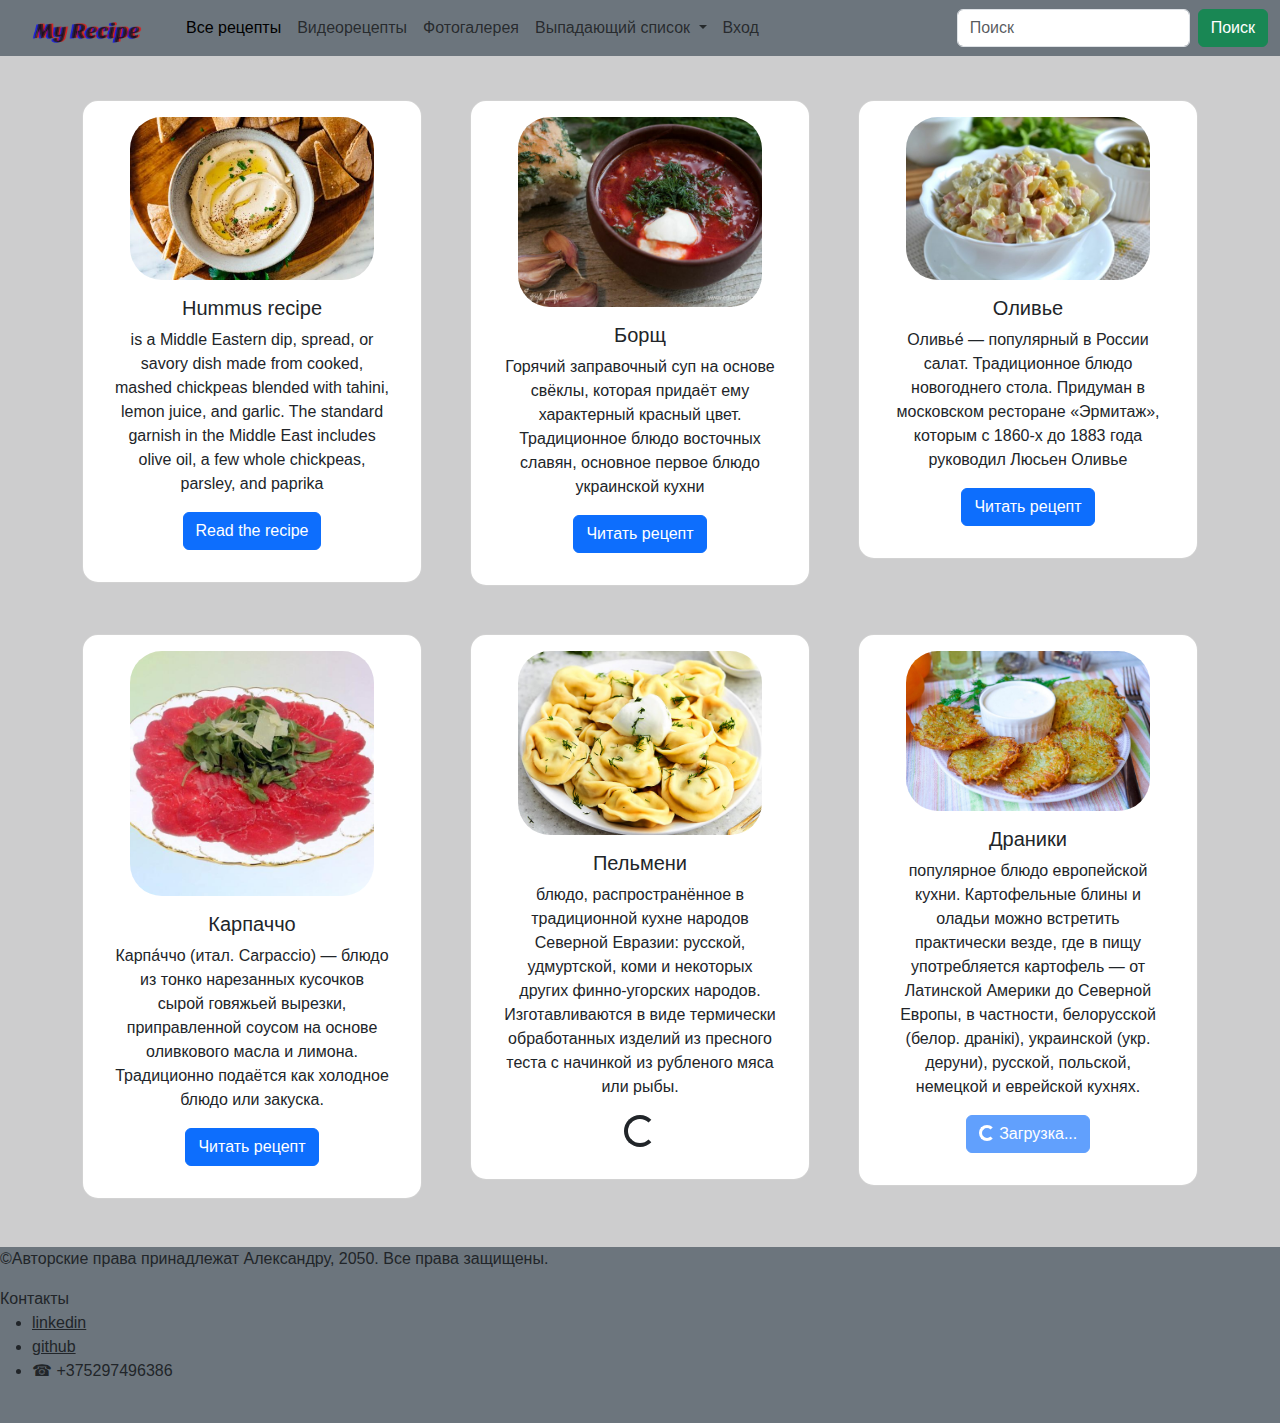
==== mdn_hummus/html/index.html @ 6dfc0e00 "modified my project" ====
<!DOCTYPE html>
<html lang="en">
    <head>
        <meta charset="UTF-8">
        <meta http-equiv="X-UA-Compatible" content="IE=edge">
        <meta name="viewport" content="width=device-width, initial-scale=1.0">
        <title>My Recipe</title>
        <link rel="stylesheet" href="https://cdn.jsdelivr.net/npm/bootstrap@5.2.2/dist/css/bootstrap.min.css">
        <link rel="apple-touch-icon" sizes="180x180" href="../img/apple-touch-icon.png">
        <link rel="icon" type="image/png" sizes="32x32" href="../img/favicon-32x32.png">
        <link rel="icon" type="image/png" sizes="16x16" href="../img/favicon-16x16.png">
        <link rel="manifest" href="/site.webmanifest">
        <link rel="stylesheet" href="../css/style.css">
        <!-- <style>
          .card{
            border-radius: 1em;
            text-align: center;
            padding: 1em;
          }
          .card:hover{
            background-color: rgb(228, 167, 228);
          }
          .card img{
            border-radius: 2em;
            width: 80%;
            margin: auto;
          } -->
        </style>
    </head>
    <body>
        <nav class="navbar navbar-expand-lg fixed-top bg-secondary ">
            <div class="container-fluid">
              <a class="navbar-brand p-0" href="index.html">
                <img src="../img/My Recipe.png" alt="logo" width="150"></a>
              <button class="navbar-toggler" type="button" data-bs-toggle="collapse" data-bs-target="#navbarSupportedContent" aria-controls="navbarSupportedContent" aria-expanded="false" aria-label="Переключатель навигации">
                <span class="navbar-toggler-icon"></span>
              </button>
              <div class="collapse navbar-collapse" id="navbarSupportedContent">
                <ul class="navbar-nav me-auto mb-2 mb-lg-0">
                  <li class="nav-item">
                    <a class="nav-link active" aria-current="page" href="index.html">Все рецепты</a>
                  </li>
                  <li class="nav-item">
                    <a class="nav-link" href="video_recipes.html">Видеорецепты</a>
                  </li>
                  <li class="nav-item">
                    <a class="nav-link" href="photo_gallery.html">Фотогалерея</a>
                  </li>
                  <li class="nav-item dropdown">
                    <a class="nav-link dropdown-toggle" href="#" id="navbarDropdown" role="button" data-bs-toggle="dropdown" aria-expanded="false">
                      Выпадающий список
                    </a>
                    <ul class="dropdown-menu" aria-labelledby="navbarDropdown">
                      <li><a class="dropdown-item" href="#">Действие</a></li>
                      <li><a class="dropdown-item" href="#">Другое действие</a></li>
                      <li><hr class="dropdown-divider"></li>
                      <li><a class="dropdown-item" href="#">Что-то еще здесь</a></li>
                    </ul>
                  </li>
                  <li class="nav-item">
                    <a class="nav-link" href="registration.html ">Вход</a>
                  </li>
                </ul>
                <form class="d-flex" role="search">
                  <input class="form-control me-2" type="search" placeholder="Поиск" aria-label="Поиск">
                  <button class="btn btn-success" type="submit">Поиск</button>
                </form>
              </div>
            </div>
          </nav>
    



<div class="container my-5">
  <div class="row row-cols-1 row-cols-md-2 row-cols-lg-3 g-5">
   
    <div class="col">
      <div class="card" >
      <img src="../img/hummus.jpg" class="card-img-top" alt="hummus">
      <div class="card-body">
        <h5 class="card-title">Hummus recipe</h5>
        <p class="card-text">is a Middle Eastern dip, spread, or savory dish made from cooked, mashed chickpeas blended with tahini, lemon juice, and garlic. The standard garnish in the Middle East includes olive oil, a few whole chickpeas, parsley, and paprika</p>
        <a href="hummus_recipe.html" class="btn btn-primary">Read the recipe</a>
      </div>
      </div>
    </div>
    
    <div class="col" >
      <div class="card" >
      <img src="../img/borsch.jpg" class="card-img-top" alt="borsch">
      <div class="card-body">
        <h5 class="card-title">Борщ</h5>
        <p class="card-text">Горячий заправочный суп на основе свёклы, которая придаёт ему характерный красный цвет. Традиционное блюдо восточных славян, основное первое блюдо украинской кухни</p>
        <!-- <a href="" class="btn btn-primary">Читать рецепт</a> -->
        
        <button type="button" class="btn btn-primary" id="liveToastBtn">Читать рецепт</button>

        <div class="toast-container position-fixed bottom-0 end-0 p-3">
          <div id="liveToast" class="toast" role="alert" aria-live="assertive" aria-atomic="true">
            <div class="toast-header">
              <img src="../img/apple-touch-icon.png" class="rounded me-2" alt="Карпа́ччо">
              <strong class="me-auto">опачьки</strong>
              <small>!!!</small>
              <button type="button" class="btn-close" data-bs-dismiss="toast" aria-label="Закрыть"></button>
            </div>
            <div class="toast-body">
              А ссылки тут НЕТ
            </div>
          </div>
        </div>
              </div>
              </div>
            </div>
    
    <div class="col">
      <div class="card" >
      <img src="../img/OLIVIE.jpeg" class="card-img-top" alt="Olivie">
      <div class="card-body">
        <h5 class="card-title">Оливье</h5>
        <p class="card-text">Оливье́ — популярный в России салат. Традиционное блюдо новогоднего стола. Придуман в московском ресторане «Эрмитаж», которым с 1860-х до 1883 года руководил Люсьен Оливье</p>
        <a href="" class="btn btn-primary">Читать рецепт</a>
      </div>
      </div>
    </div>
    
    <div class="col">
      <div class="card " >
      <img src="../img/karpachho.jpg" class="card-img-top" alt="Karpachcho">
      <div class="card-body">
        <h5 class="card-title">Карпаччо</h5>
        <p class="card-text">Карпа́ччо (итал. Carpaccio) — блюдо из тонко нарезанных кусочков сырой говяжьей вырезки, приправленной соусом на основе оливкового масла и лимонa.
          Традиционно подаётся как холодное блюдо или закуска.</p>
        <a href="" class="btn btn-primary">Читать рецепт</a>
      </div>
      </div>
    </div>
    
    <div class="col">
      <div class="card " >
      <img src="../img/pelmen.jpg" class="card-img-top" alt="Pelmeni">
      <div class="card-body">
        <h5 class="card-title">Пельмени</h5>
        <p class="card-text">блюдо, распространённое в традиционной кухне народов Северной Евразии: русской, удмуртской, коми и некоторых других финно-угорских народов. Изготавливаются в виде термически обработанных изделий из пресного теста с начинкой из рубленого мяса или рыбы.</p>
        <!-- <a href="" class="btn btn-primary">Читать рецепт</a> -->
        <div class="d-flex justify-content-center">
          <div class="spinner-border" role="status">
            <span class="visually-hidden">Загрузка...</span>
          </div>
        </div>
      </div>
      </div>
    </div>
    
    <div class="col">
      <div class="card " >
      <img src="../img/drannnik.jpg" class="card-img-top" alt="DRANNNIK">
      <div class="card-body">
        <h5 class="card-title">Драники</h5>
        <p class="card-text">популярное блюдо европейской кухни. Картофельные блины и оладьи можно встретить практически везде, где в пищу употребляется картофель — от Латинской Америки до Северной Европы, в частности, белорусской (белор. дранiкi), украинской (укр. деруни), русской, польской, немецкой и еврейской кухнях.</p>
        <!-- <a href="" class="btn btn-primary">Читать рецепт</a> -->
      
        <button class="btn btn-primary" type="button" disabled>
          <span class="spinner-border spinner-border-sm" role="status" aria-hidden="true"></span>
          Загрузка...
        </button>
         
      </div>
      </div>
    </div>

  </div>
</div>
    

    

    <footer class=" bg-secondary ">
        <p>©Авторские права  принадлежат Александру, 2050. Все права защищены.</p>
        Контакты
        <ul>
            <li><a href="https://www.linkedin.com/in/aliaksandr-beliasau" class="link-dark">linkedin</a></li>
            <li><a href="https://github.com/Beliasau" class="link-dark">github</a></li>
            <li>&#9742  +375297496386</li>
        </ul>
        <br>
    </footer>

    <script src="https://cdn.jsdelivr.net/npm/@popperjs/core@2.11.6/dist/umd/popper.min.js" integrity="sha384-oBqDVmMz9ATKxIep9tiCxS/Z9fNfEXiDAYTujMAeBAsjFuCZSmKbSSUnQlmh/jp3" crossorigin="anonymous"></script>
<script src="https://cdn.jsdelivr.net/npm/bootstrap@5.2.2/dist/js/bootstrap.min.js" integrity="sha384-IDwe1+LCz02ROU9k972gdyvl+AESN10+x7tBKgc9I5HFtuNz0wWnPclzo6p9vxnk" crossorigin="anonymous"></script>

<script>const toastTrigger = document.getElementById('liveToastBtn')
  const toastLiveExample = document.getElementById('liveToast')
  if (toastTrigger) {
    toastTrigger.addEventListener('click', () => {
      const toast = new bootstrap.Toast(toastLiveExample)
  
      toast.show()
    })
  }</script>
</body>
</html>
---- mdn_hummus/css/style.css ----
body,html {
  margin-top: 50px;
  font-family: sans-serif;
  background-color: rgb(205, 205, 206);
  /* text-align: center; */
}



/* footer */
.bottom{
  position: fixed;
  bottom: 0;
  width: 100%;
  /* margin-top: 50px; */
}


/* card all recipes */
.card{
  border-radius: 1em;
  text-align: center;
  padding: 1em;
}
.card:hover{
  background-color: rgb(228, 167, 228);
}
.card img{
  border-radius: 2em;
  width: 80%;
  margin: auto;
  /* padding: auto; */
}

/* card photogallery */
.photo:hover{
  width: 102%;
  background-color: rgb(236, 242, 209);
  box-shadow: 0 0 10px rgba(0, 0, 0, 0.5);
  padding: 0.4em;
}








 /* /ul { 
  padding: 0;
  width: 100%;    
  background-color: #999;   
  margin: 0px;   */
/* } */
/* чтобы охватить 100% внешнего контейнера (в этом случае <body>). */


/* задаём свойству display значение inline, что приводит к тому, что элементы списка располагаются в одной строке друг с другом — теперь они ведут себя как строчные элементы. */


/* 
a {
  outline: none;
  text-decoration: none;
  display: inline-block; */
  /* устанавливаем display на inline-block — элементы <a> являются строчными по умолчанию и, поскольку мы не хотим чтобы они вываливались на свои собственные строки как если бы это получалось со значением block, мы хотим иметь возможность менять их размер. inline-block позволяет нам делать это. */

  /* width: 32%;
  margin-right: 0%;

  text-align: center;
  line-height: 2;
  color: black;
  border: 2px solid black;
}

li:last-child a {
  margin-right: 0; */
/* }  */
/* выбирает только последний <a> в списке и удаляет его margin. */
/* 

a:link, a:visited, a:focus {
  background: rgb(179, 145, 241);
}

a:hover {
  background: rgb(108, 105, 182);
}

a:active {
  background: rgb(12, 164, 156);
  color: white; */
/* } */






/* registration */

/* form {
  display: table;
  margin: 0 auto; 
}  */
/* 
form div {
  display: table-row;
}

form label, form input {
  display: table-cell;
  margin-bottom: 10px;
}

form label {
  width: 200px;
  padding-right: 5%;
  text-align: right;
} */ 

/* form p {
  display: table-caption;
  caption-side: bottom;
  width: 300px;
  color: #999;
  font-style: italic;
} */

/* .reg{
  width: 30%;
 
} */
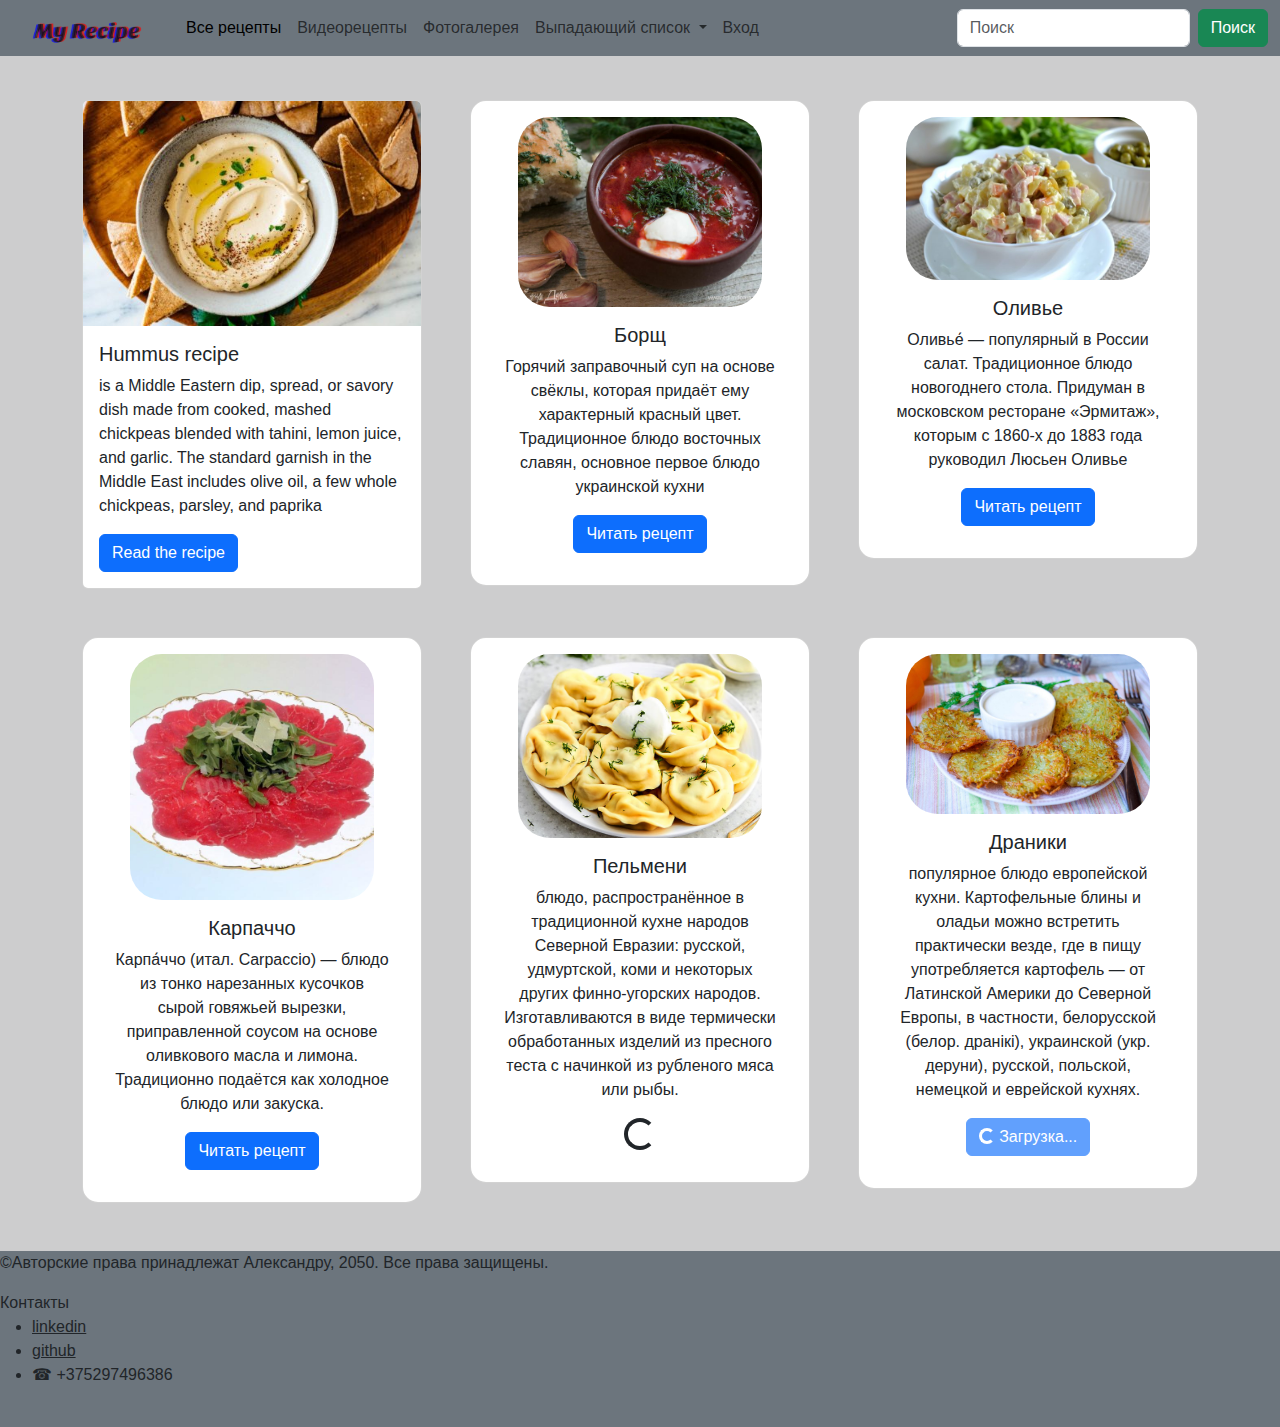
==== commit 692bc19e: "update my project" ====
--- a/mdn_hummus/html/index.html
+++ b/mdn_hummus/html/index.html
@@ -11,21 +11,7 @@
         <link rel="icon" type="image/png" sizes="16x16" href="../img/favicon-16x16.png">
         <link rel="manifest" href="/site.webmanifest">
         <link rel="stylesheet" href="../css/style.css">
-        <!-- <style>
-          .card{
-            border-radius: 1em;
-            text-align: center;
-            padding: 1em;
-          }
-          .card:hover{
-            background-color: rgb(228, 167, 228);
-          }
-          .card img{
-            border-radius: 2em;
-            width: 80%;
-            margin: auto;
-          } -->
-        </style>
+
     </head>
     <body>
         <nav class="navbar navbar-expand-lg fixed-top bg-secondary ">
@@ -87,7 +73,7 @@
     </div>
     
     <div class="col" >
-      <div class="card" >
+      <div class="card card-ind" >
       <img src="../img/borsch.jpg" class="card-img-top" alt="borsch">
       <div class="card-body">
         <h5 class="card-title">Борщ</h5>
@@ -114,7 +100,7 @@
             </div>
     
     <div class="col">
-      <div class="card" >
+      <div class="card card-ind" >
       <img src="../img/OLIVIE.jpeg" class="card-img-top" alt="Olivie">
       <div class="card-body">
         <h5 class="card-title">Оливье</h5>
@@ -125,7 +111,7 @@
     </div>
     
     <div class="col">
-      <div class="card " >
+      <div class="card card-ind" >
       <img src="../img/karpachho.jpg" class="card-img-top" alt="Karpachcho">
       <div class="card-body">
         <h5 class="card-title">Карпаччо</h5>
@@ -137,7 +123,7 @@
     </div>
     
     <div class="col">
-      <div class="card " >
+      <div class="card card-ind" >
       <img src="../img/pelmen.jpg" class="card-img-top" alt="Pelmeni">
       <div class="card-body">
         <h5 class="card-title">Пельмени</h5>
@@ -153,7 +139,7 @@
     </div>
     
     <div class="col">
-      <div class="card " >
+      <div class="card card-ind" >
       <img src="../img/drannnik.jpg" class="card-img-top" alt="DRANNNIK">
       <div class="card-body">
         <h5 class="card-title">Драники</h5>
--- a/mdn_hummus/css/style.css
+++ b/mdn_hummus/css/style.css
@@ -16,128 +16,90 @@
 }
 
 
+
+
 /* card all recipes */
-.card{
+.card-ind{
   border-radius: 1em;
   text-align: center;
   padding: 1em;
 }
+
+
 .card:hover{
   background-color: rgb(228, 167, 228);
+  box-shadow: 0 0 10px rgba(0, 0, 0, 0.5);
 }
-.card img{
+
+.card-ind img{
   border-radius: 2em;
   width: 80%;
+  /* height: 200px; */
   margin: auto;
   /* padding: auto; */
-}
-
-/* card photogallery */
-.photo:hover{
-  width: 102%;
-  background-color: rgb(236, 242, 209);
-  box-shadow: 0 0 10px rgba(0, 0, 0, 0.5);
-  padding: 0.4em;
 }
 
 
 
 
 
+/* card photogallery */
 
-
-
- /* /ul { 
-  padding: 0;
-  width: 100%;    
-  background-color: #999;   
-  margin: 0px;   */
-/* } */
-/* чтобы охватить 100% внешнего контейнера (в этом случае <body>). */
-
-
-/* задаём свойству display значение inline, что приводит к тому, что элементы списка располагаются в одной строке друг с другом — теперь они ведут себя как строчные элементы. */
-
-
-/* 
-a {
-  outline: none;
-  text-decoration: none;
-  display: inline-block; */
-  /* устанавливаем display на inline-block — элементы <a> являются строчными по умолчанию и, поскольку мы не хотим чтобы они вываливались на свои собственные строки как если бы это получалось со значением block, мы хотим иметь возможность менять их размер. inline-block позволяет нам делать это. */
-
-  /* width: 32%;
-  margin-right: 0%;
-
-  text-align: center;
-  line-height: 2;
-  color: black;
-  border: 2px solid black;
+.scrool{
+  height: 500px;
+  margin: auto;
+  margin-top: 1em;
+  margin-bottom: 1em;
+  border: 3px solid;
+  border-radius: 2em;
+  box-shadow: 0 0 10px rgba(0, 0, 0, 0.5);
+  padding: 0.3em;
 }
 
-li:last-child a {
-  margin-right: 0; */
-/* }  */
-/* выбирает только последний <a> в списке и удаляет его margin. */
-/* 
-
-a:link, a:visited, a:focus {
-  background: rgb(179, 145, 241);
+.photo:hover{
+  /* width: 102%; */
+  background-color: rgb(236, 242, 209);
+  box-shadow: 0 0 10px rgba(0, 0, 0, 0.5);
+  padding: 0.4em;
 }
 
-a:hover {
-  background: rgb(108, 105, 182);
+.photo img{
+  border-radius: 50%;
+  width: 100%;
+  /* height: 100%; */
+  margin: auto;
+  /* padding: auto; */
 }
 
-a:active {
-  background: rgb(12, 164, 156);
-  color: white; */
-/* } */
+.photo{
+  border-radius: 50%;
+}
 
+.btn-ph{
+  border-radius: 50%;
+}
 
-
-
+.img-gall img{
+  height: 250px;
+  border-radius: 50%;
+}
+  
 
 
 /* registration */
 
-/* form {
-  display: table;
-  margin: 0 auto; 
-}  */
-/* 
-form div {
-  display: table-row;
-}
-
-form label, form input {
-  display: table-cell;
-  margin-bottom: 10px;
-}
-
-form label {
-  width: 200px;
-  padding-right: 5%;
-  text-align: right;
-} */ 
-
-/* form p {
-  display: table-caption;
-  caption-side: bottom;
-  width: 300px;
-  color: #999;
-  font-style: italic;
-} */
-
-/* .reg{
-  width: 30%;
- 
-} */
-
-
- 
-
-  
-
-
-
+.reg{
+  text-align: center;
+  border: 3px solid;
+  background-color: rgb(146, 144, 144);
+  position: absolute;
+  top: 50%;
+  left: 50%;
+  margin-right: -50%;
+  transform: translate(-50%, -50%);
+  border-radius: 30px;
+  }
+.field{
+  width: 80%;
+  margin: 10%;
+ }
